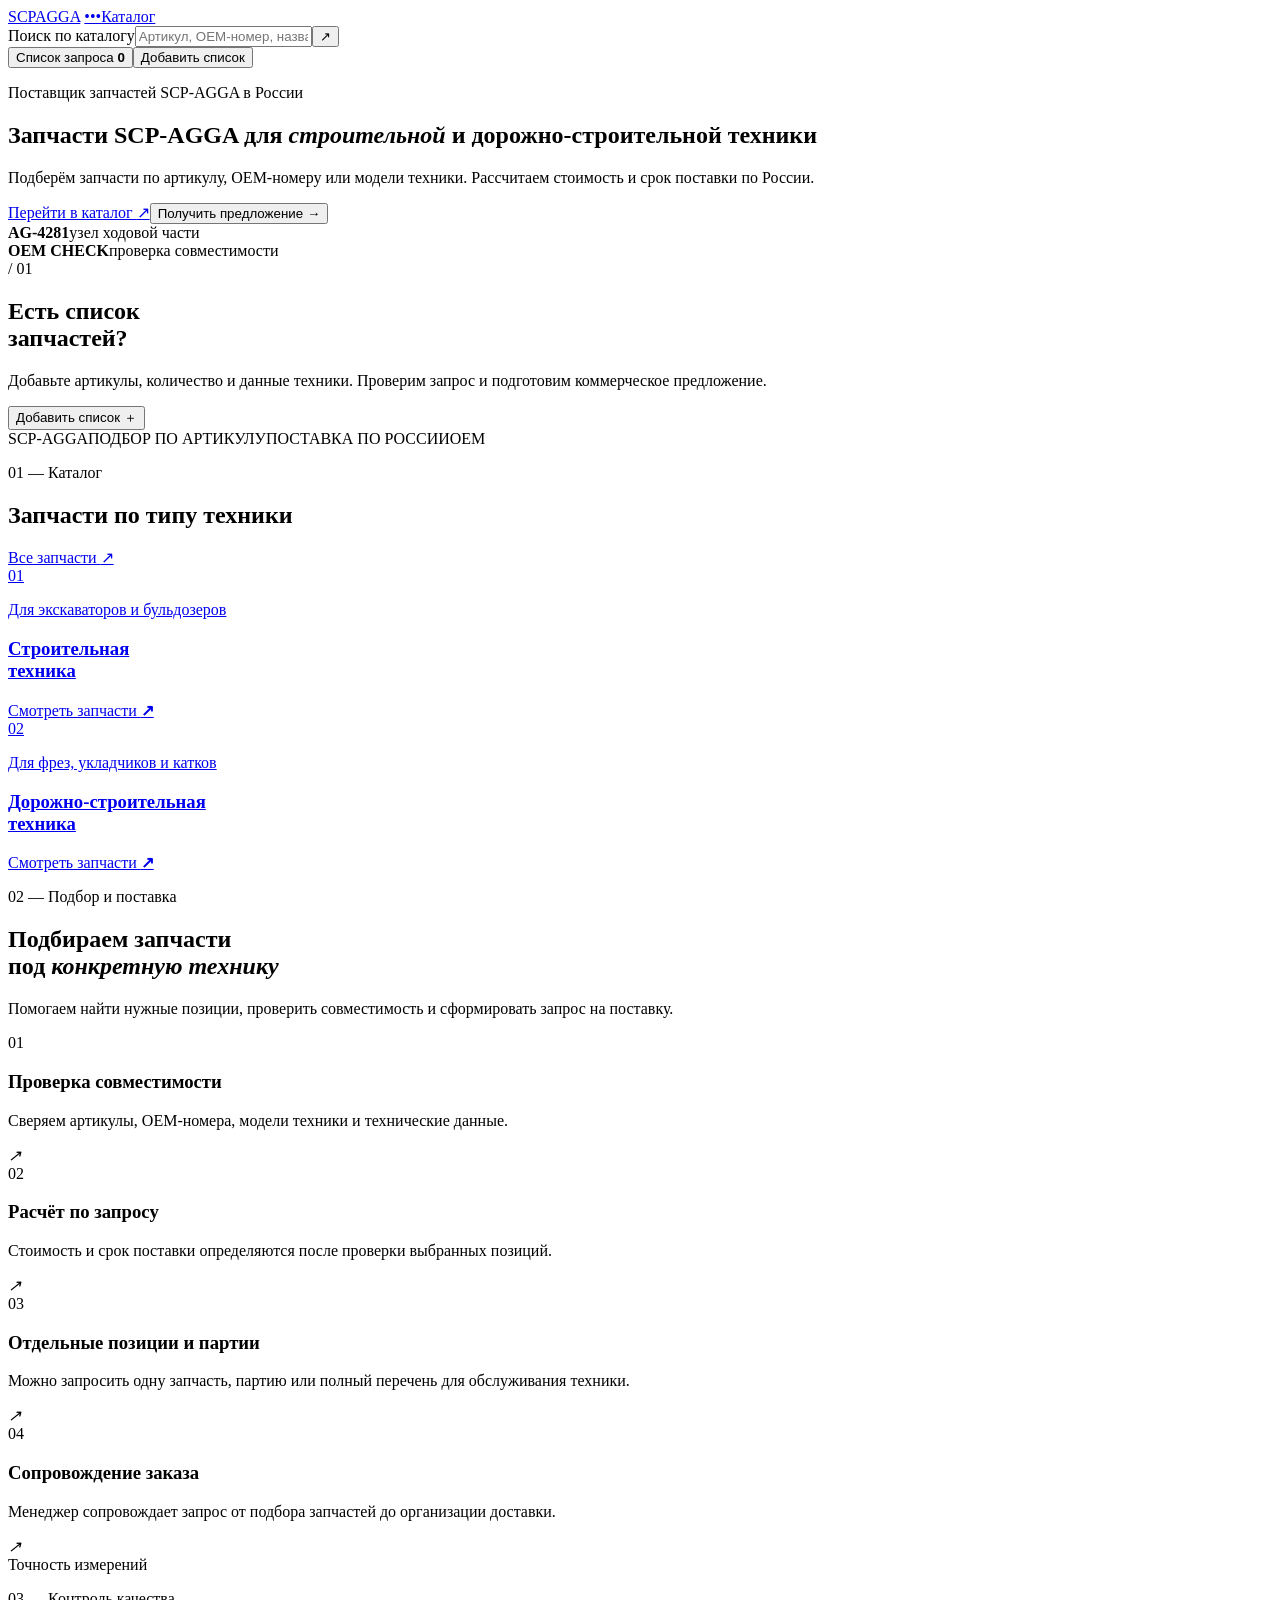
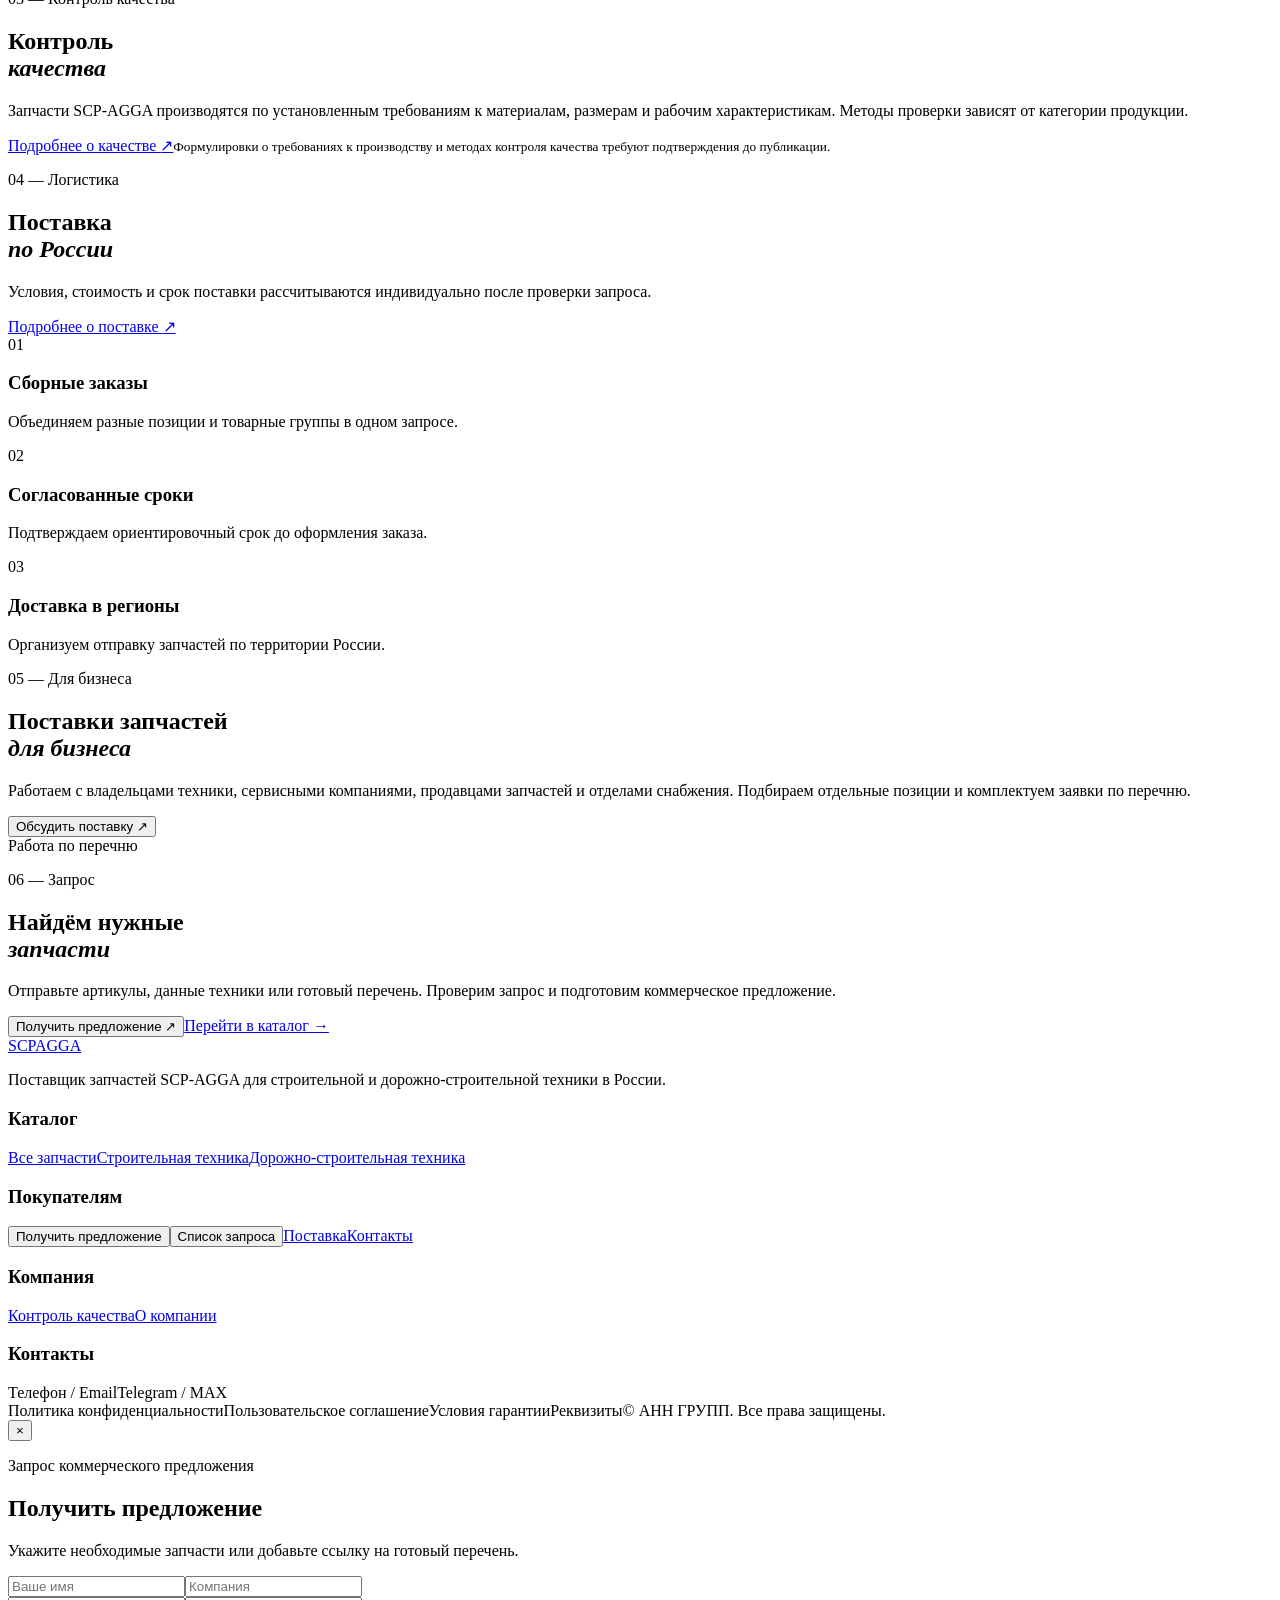
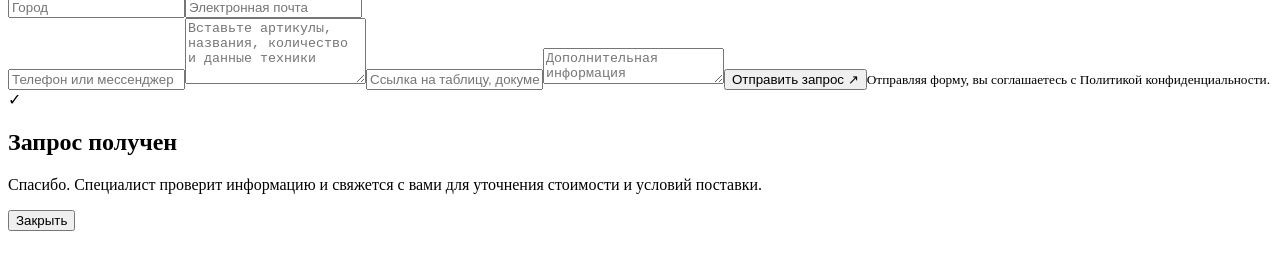
==== index.html @ 8ebe86f1 "Publish index.html" ====
<!doctype html>
<html lang="ru">
<head>
  <meta charset="utf-8">
  <meta name="viewport" content="width=device-width,initial-scale=1">
  <meta name="description" content="Подбор запчастей SCP-AGGA по артикулу, OEM-номеру или модели техники. Запрос коммерческого предложения и поставка по России.">
  <title>SCP-AGGA — запчасти для спецтехники в России</title>
  <link rel="stylesheet" href="styles.css">
  <script src="script.js" defer></script>
</head>
<body>
<main>
  <header class="site-header"><div class="header-main shell">
    <a class="logo" href="#top" aria-label="SCP-AGGA — на главную"><span class="logo-mark">SCP</span><span>AGGA</span></a>
    <a class="catalog-button" href="#catalog"><span class="catalog-icon">•••</span>Каталог</a>
    <form class="search" id="site-search-form" role="search"><label class="sr-only" for="site-search">Поиск по каталогу</label><input id="site-search" placeholder="Артикул, OEM-номер, название запчасти или модель техники"><button aria-label="Найти" type="submit">↗</button></form>
    <button class="request-counter" type="button">Список запроса <b>0</b></button><button class="button button-dark header-request" type="button" data-request>Добавить список</button>
  </div></header>

  <section class="hero" id="top"><div class="hero-grid shell">
    <div class="hero-copy"><p class="eyebrow">Поставщик запчастей SCP-AGGA в России</p><h1>Запчасти SCP-AGGA для <em>строительной</em> и дорожно-строительной техники</h1><p class="hero-text">Подберём запчасти по артикулу, OEM-номеру или модели техники. Рассчитаем стоимость и срок поставки по России.</p><div class="hero-actions"><a class="button button-accent" href="#catalog">Перейти в каталог <span>↗</span></a><button class="text-link" type="button" data-request>Получить предложение <span>→</span></button></div></div>
    <div class="hero-visual" aria-hidden="true"><div class="part-ring ring-one"><i></i></div><div class="part-ring ring-two"><i></i></div><div class="part-label label-one"><b>AG-4281</b><span>узел ходовой части</span></div><div class="part-label label-two"><b>OEM CHECK</b><span>проверка совместимости</span></div><span class="axis axis-x"></span><span class="axis axis-y"></span></div>
    <aside class="list-card"><span class="list-card-number">/ 01</span><h2>Есть список<br>запчастей?</h2><p>Добавьте артикулы, количество и данные техники. Проверим запрос и подготовим коммерческое предложение.</p><button type="button" data-request>Добавить список <span>＋</span></button></aside>
  </div><div class="hero-ticker" aria-hidden="true"><span>SCP-AGGA</span><i></i><span>ПОДБОР ПО АРТИКУЛУ</span><i></i><span>ПОСТАВКА ПО РОССИИ</span><i></i><span>OEM</span></div></section>

  <section class="section catalog-section shell" id="catalog"><div class="section-heading"><div><p class="section-index">01 — Каталог</p><h2>Запчасти по типу техники</h2></div><a class="arrow-link" href="#catalog">Все запчасти <span>↗</span></a></div><div class="machine-grid">
    <a class="machine-card machine-construction" href="#catalog"><span class="machine-number">01</span><div class="machine-copy"><p>Для экскаваторов и бульдозеров</p><h3>Строительная<br>техника</h3><span class="machine-action">Смотреть запчасти <b>↗</b></span></div></a>
    <a class="machine-card machine-road" href="#catalog"><span class="machine-number">02</span><div class="machine-copy"><p>Для фрез, укладчиков и катков</p><h3>Дорожно-строительная<br>техника</h3><span class="machine-action">Смотреть запчасти <b>↗</b></span></div></a>
  </div></section>

  <section class="section benefit-section"><div class="shell split-heading"><div><p class="section-index">02 — Подбор и поставка</p><h2>Подбираем запчасти<br>под <em>конкретную технику</em></h2></div><p>Помогаем найти нужные позиции, проверить совместимость и сформировать запрос на поставку.</p></div><div class="benefit-list shell">
    <article class="benefit-row"><span>01</span><h3>Проверка совместимости</h3><p>Сверяем артикулы, OEM-номера, модели техники и технические данные.</p><i>↗</i></article>
    <article class="benefit-row"><span>02</span><h3>Расчёт по запросу</h3><p>Стоимость и срок поставки определяются после проверки выбранных позиций.</p><i>↗</i></article>
    <article class="benefit-row"><span>03</span><h3>Отдельные позиции и партии</h3><p>Можно запросить одну запчасть, партию или полный перечень для обслуживания техники.</p><i>↗</i></article>
    <article class="benefit-row"><span>04</span><h3>Сопровождение заказа</h3><p>Менеджер сопровождает запрос от подбора запчастей до организации доставки.</p><i>↗</i></article>
  </div></section>

  <section class="quality-section" id="quality"><div class="quality-photo image-panel panel-quality"><span class="photo-tag">Точность измерений</span></div><div class="quality-copy"><p class="section-index light">03 — Контроль качества</p><h2>Контроль<br><em>качества</em></h2><p>Запчасти SCP-AGGA производятся по установленным требованиям к материалам, размерам и рабочим характеристикам. Методы проверки зависят от категории продукции.</p><a class="button button-light" href="#quality">Подробнее о качестве <span>↗</span></a><small>Формулировки о требованиях к производству и методах контроля качества требуют подтверждения до публикации.</small></div></section>

  <section class="section delivery-section shell" id="delivery"><div class="delivery-title"><p class="section-index">04 — Логистика</p><h2>Поставка<br><em>по России</em></h2><p>Условия, стоимость и срок поставки рассчитываются индивидуально после проверки запроса.</p><a class="arrow-link" href="#delivery">Подробнее о поставке <span>↗</span></a></div><div class="delivery-list">
    <article><span>01</span><div><h3>Сборные заказы</h3><p>Объединяем разные позиции и товарные группы в одном запросе.</p></div></article><article><span>02</span><div><h3>Согласованные сроки</h3><p>Подтверждаем ориентировочный срок до оформления заказа.</p></div></article><article><span>03</span><div><h3>Доставка в регионы</h3><p>Организуем отправку запчастей по территории России.</p></div></article>
  </div></section>

  <section class="business-section"><div class="business-copy"><p class="section-index">05 — Для бизнеса</p><h2>Поставки запчастей<br><em>для бизнеса</em></h2><p>Работаем с владельцами техники, сервисными компаниями, продавцами запчастей и отделами снабжения. Подбираем отдельные позиции и комплектуем заявки по перечню.</p><button class="button button-dark" type="button" data-request>Обсудить поставку <span>↗</span></button></div><div class="business-photo image-panel panel-business"><span class="photo-tag">Работа по перечню</span></div></section>

  <section class="final-cta"><div class="shell final-grid"><p class="section-index light">06 — Запрос</p><div><h2>Найдём нужные<br><em>запчасти</em></h2><p>Отправьте артикулы, данные техники или готовый перечень. Проверим запрос и подготовим коммерческое предложение.</p></div><div class="final-actions"><button class="button button-accent" type="button" data-request>Получить предложение <span>↗</span></button><a class="button button-outline" href="#catalog">Перейти в каталог <span>→</span></a></div></div></section>

  <footer id="contacts"><div class="footer-main shell"><div class="footer-brand"><a class="logo logo-light" href="#top"><span class="logo-mark">SCP</span><span>AGGA</span></a><p>Поставщик запчастей SCP-AGGA для строительной и дорожно-строительной техники в России.</p></div><div><h3>Каталог</h3><a href="#catalog">Все запчасти</a><a href="#catalog">Строительная техника</a><a href="#catalog">Дорожно-строительная техника</a></div><div><h3>Покупателям</h3><button type="button" data-request>Получить предложение</button><button type="button" data-request>Список запроса</button><a href="#delivery">Поставка</a><a href="#contacts">Контакты</a></div><div><h3>Компания</h3><a href="#quality">Контроль качества</a><a href="#contacts">О компании</a><h3 class="contact-title">Контакты</h3><span>Телефон / Email</span><span>Telegram / MAX</span></div></div><div class="footer-bottom shell"><span>Политика конфиденциальности</span><span>Пользовательское соглашение</span><span>Условия гарантии</span><span>Реквизиты</span><span>© АНН ГРУПП. Все права защищены.</span></div></footer>

  <div class="modal-backdrop hidden" id="request-modal" role="presentation"><section class="modal" role="dialog" aria-modal="true" aria-labelledby="modal-title"><button class="modal-close" id="modal-close" type="button" aria-label="Закрыть">×</button>
    <div id="request-content"><p class="section-index">Запрос коммерческого предложения</p><h2 id="modal-title">Получить предложение</h2><p class="modal-intro">Укажите необходимые запчасти или добавьте ссылку на готовый перечень.</p><form id="request-form"><div class="field-pair"><input required placeholder="Ваше имя" aria-label="Ваше имя"><input placeholder="Компания" aria-label="Компания"></div><div class="field-pair"><input placeholder="Город" aria-label="Город"><input required type="email" placeholder="Электронная почта" aria-label="Электронная почта"></div><input required placeholder="Телефон или мессенджер" aria-label="Телефон или мессенджер"><textarea required placeholder="Вставьте артикулы, названия, количество и данные техники" aria-label="Список запчастей" rows="4"></textarea><input type="url" placeholder="Ссылка на таблицу, документ или общую папку" aria-label="Ссылка на перечень"><textarea placeholder="Дополнительная информация" aria-label="Дополнительная информация" rows="2"></textarea><button class="button button-accent submit-button" type="submit">Отправить запрос <span>↗</span></button><small>Отправляя форму, вы соглашаетесь с Политикой конфиденциальности.</small></form></div>
    <div class="success hidden" id="success-content"><span>✓</span><h2>Запрос получен</h2><p>Спасибо. Специалист проверит информацию и свяжется с вами для уточнения стоимости и условий поставки.</p><button class="button button-dark" id="success-close" type="button">Закрыть</button></div>
  </section></div>
</main>
</body>
</html>
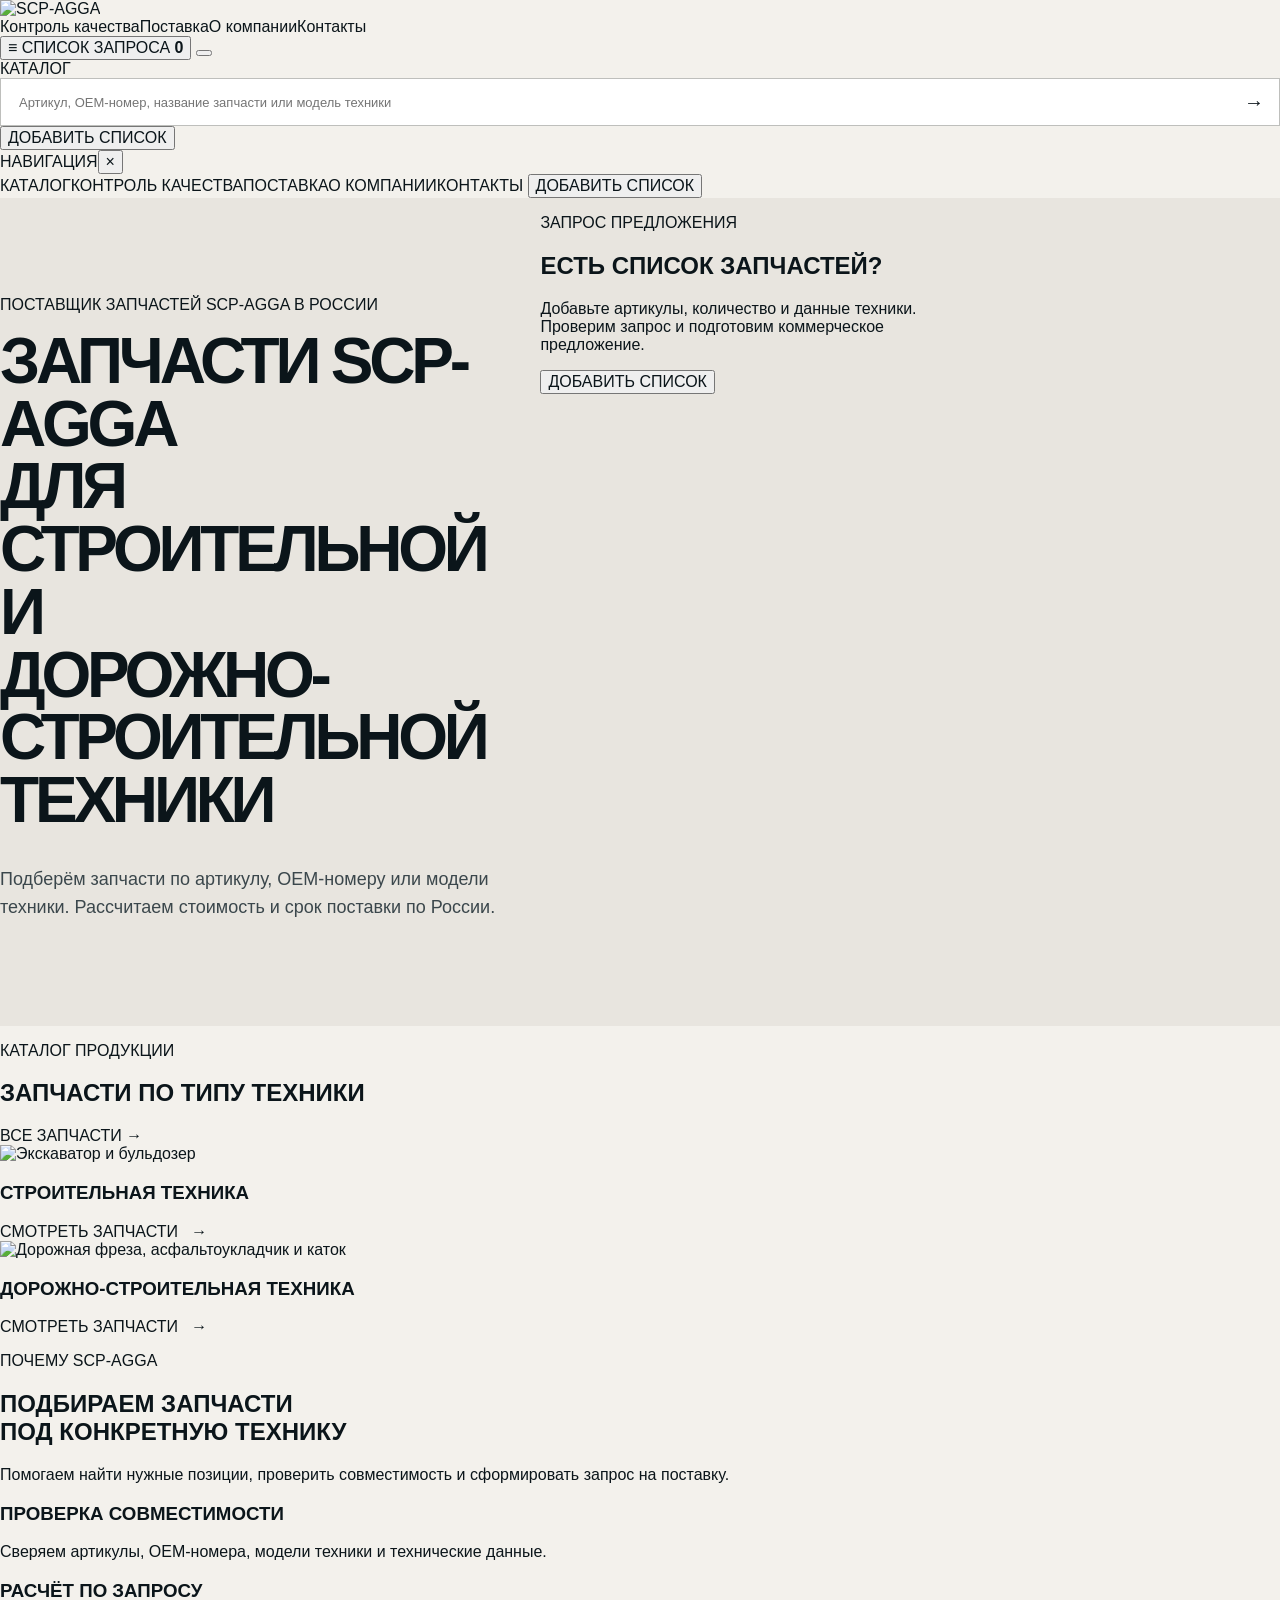
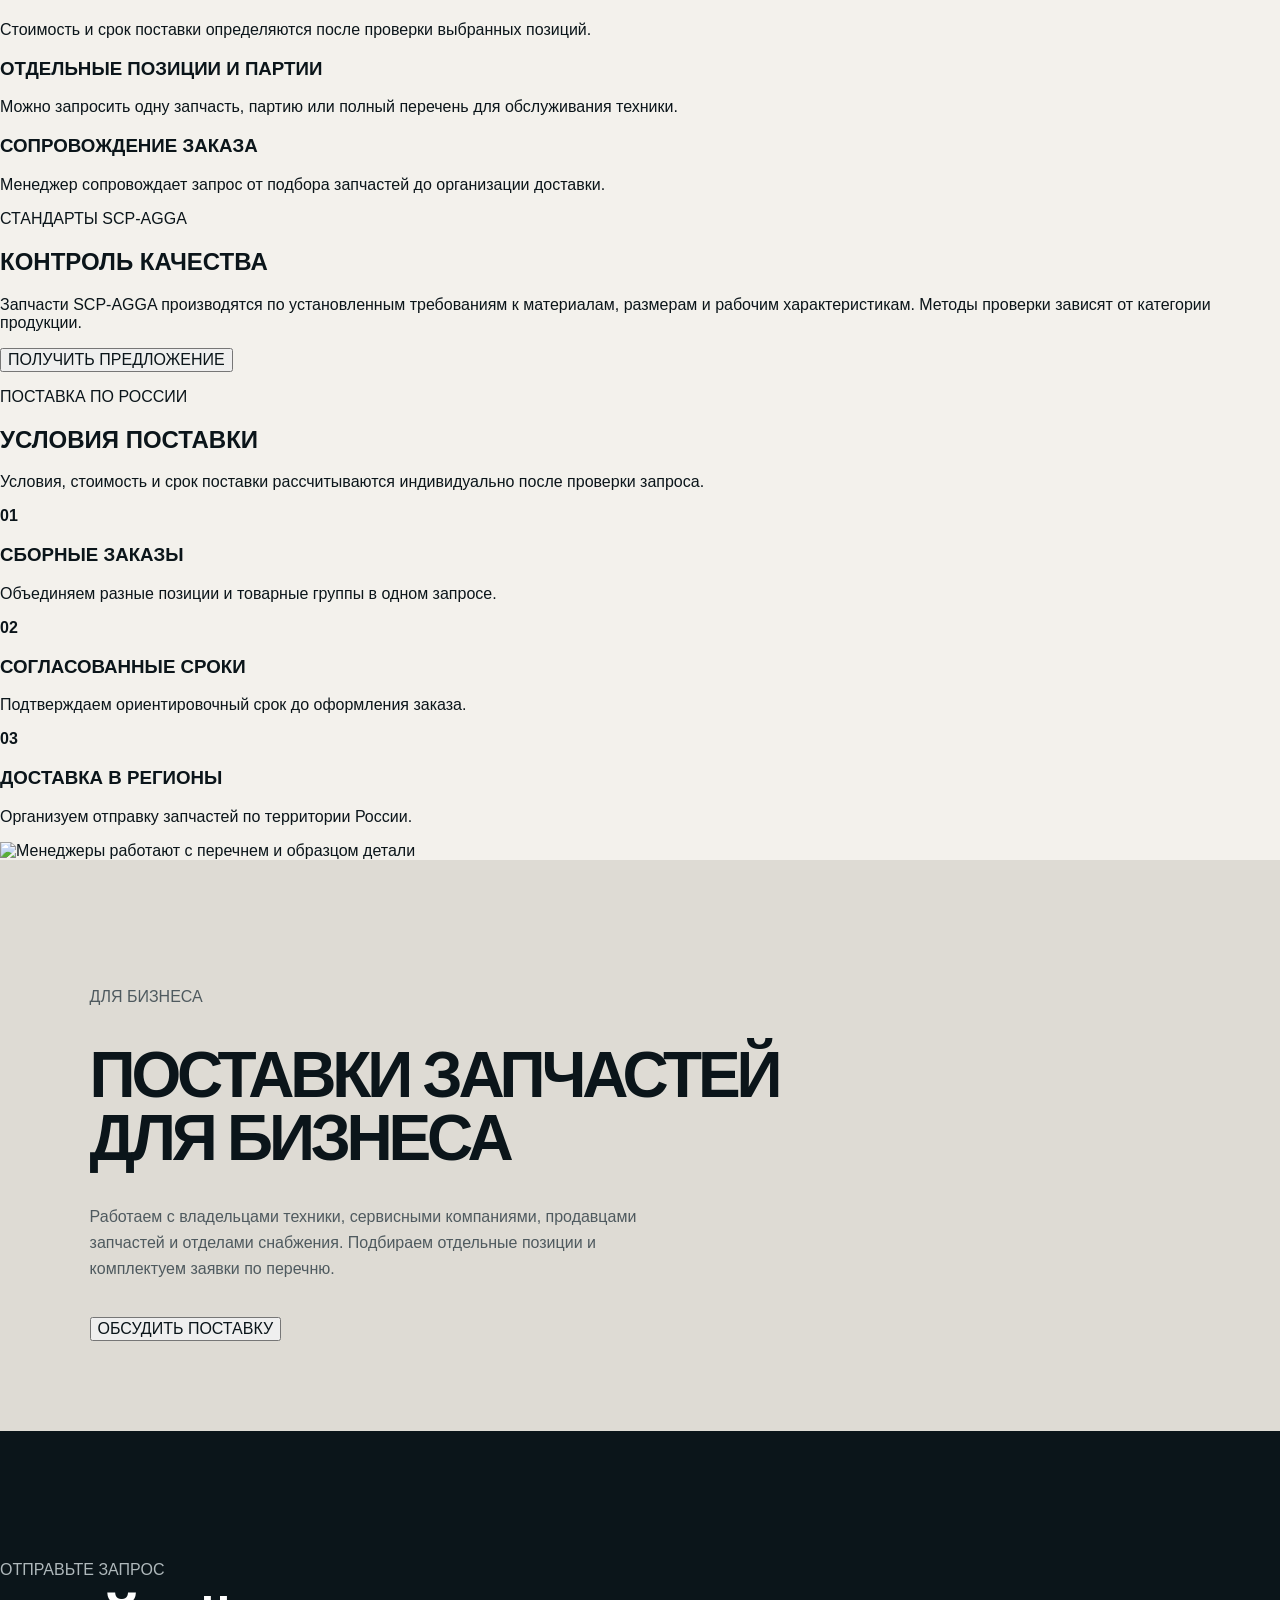
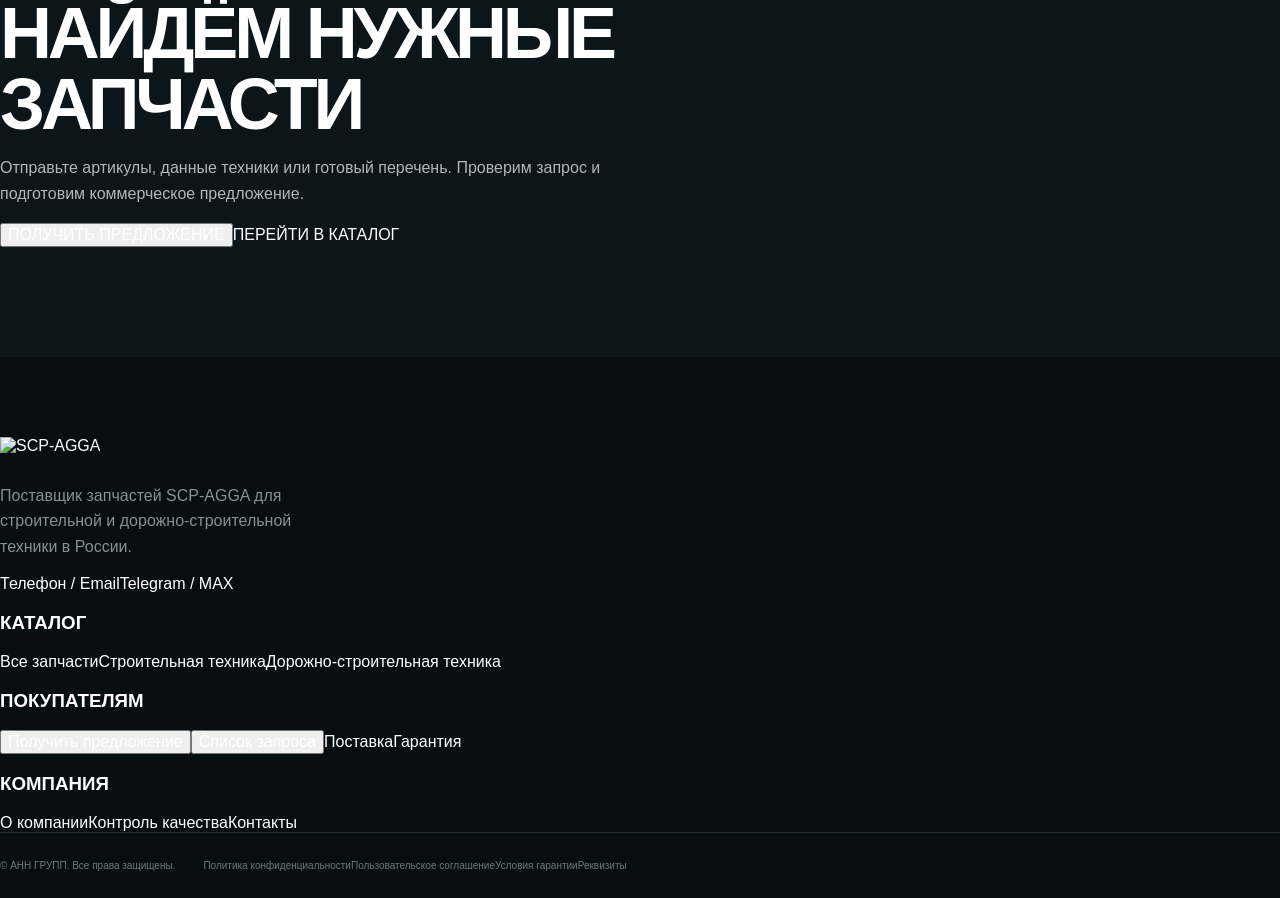
==== commit 0eb3bed2: "Update Russian design: index.html" ====
--- a/index.html
+++ b/index.html
@@ -3,54 +3,113 @@
 <head>
   <meta charset="utf-8">
   <meta name="viewport" content="width=device-width,initial-scale=1">
-  <meta name="description" content="Подбор запчастей SCP-AGGA по артикулу, OEM-номеру или модели техники. Запрос коммерческого предложения и поставка по России.">
+  <meta name="description" content="Запчасти SCP-AGGA для строительной и дорожно-строительной техники. Подбор по артикулу, OEM-номеру или модели техники.">
   <title>SCP-AGGA — запчасти для спецтехники в России</title>
   <link rel="stylesheet" href="styles.css">
   <script src="script.js" defer></script>
 </head>
 <body>
-<main>
-  <header class="site-header"><div class="header-main shell">
-    <a class="logo" href="#top" aria-label="SCP-AGGA — на главную"><span class="logo-mark">SCP</span><span>AGGA</span></a>
-    <a class="catalog-button" href="#catalog"><span class="catalog-icon">•••</span>Каталог</a>
-    <form class="search" id="site-search-form" role="search"><label class="sr-only" for="site-search">Поиск по каталогу</label><input id="site-search" placeholder="Артикул, OEM-номер, название запчасти или модель техники"><button aria-label="Найти" type="submit">↗</button></form>
-    <button class="request-counter" type="button">Список запроса <b>0</b></button><button class="button button-dark header-request" type="button" data-request>Добавить список</button>
-  </div></header>
+  <header class="header" id="top">
+    <div class="nav container">
+      <a href="#top" class="brand" aria-label="SCP-AGGA — на главную"><img src="public/ref/xref-38.jpeg" alt="SCP-AGGA"></a>
+      <nav class="desktop-nav" aria-label="Основная навигация">
+        <a href="#quality">Контроль качества</a><a href="#delivery">Поставка</a><a href="#business">О компании</a><a href="#contacts">Контакты</a>
+      </nav>
+      <button class="quote-list" type="button" aria-label="Открыть список запроса"><span class="list-icon">≡</span> СПИСОК ЗАПРОСА <b>0</b></button>
+      <button class="menu-toggle" type="button" aria-label="Открыть меню"><span></span><span></span><span></span></button>
+    </div>
+    <div class="search-bar">
+      <div class="search-inner container">
+        <a class="btn btn-orange catalog-btn" href="#catalog">КАТАЛОГ</a>
+        <form class="search" id="search-form" role="search"><label class="sr-only" for="catalog-search">Поиск по каталогу</label><span aria-hidden="true"></span><input id="catalog-search" placeholder="Артикул, OEM-номер, название запчасти или модель техники"><button type="submit" aria-label="Найти">→</button></form>
+        <button class="btn btn-orange add-list" type="button" data-request>ДОБАВИТЬ СПИСОК</button>
+      </div>
+    </div>
+    <div class="mobile-menu" aria-hidden="true">
+      <div class="mobile-menu-head"><span>НАВИГАЦИЯ</span><button type="button" aria-label="Закрыть меню">×</button></div>
+      <a href="#catalog">КАТАЛОГ</a><a href="#quality">КОНТРОЛЬ КАЧЕСТВА</a><a href="#delivery">ПОСТАВКА</a><a href="#business">О КОМПАНИИ</a><a href="#contacts">КОНТАКТЫ</a>
+      <button class="btn btn-orange" type="button" data-request>ДОБАВИТЬ СПИСОК</button>
+    </div>
+  </header>
 
-  <section class="hero" id="top"><div class="hero-grid shell">
-    <div class="hero-copy"><p class="eyebrow">Поставщик запчастей SCP-AGGA в России</p><h1>Запчасти SCP-AGGA для <em>строительной</em> и дорожно-строительной техники</h1><p class="hero-text">Подберём запчасти по артикулу, OEM-номеру или модели техники. Рассчитаем стоимость и срок поставки по России.</p><div class="hero-actions"><a class="button button-accent" href="#catalog">Перейти в каталог <span>↗</span></a><button class="text-link" type="button" data-request>Получить предложение <span>→</span></button></div></div>
-    <div class="hero-visual" aria-hidden="true"><div class="part-ring ring-one"><i></i></div><div class="part-ring ring-two"><i></i></div><div class="part-label label-one"><b>AG-4281</b><span>узел ходовой части</span></div><div class="part-label label-two"><b>OEM CHECK</b><span>проверка совместимости</span></div><span class="axis axis-x"></span><span class="axis axis-y"></span></div>
-    <aside class="list-card"><span class="list-card-number">/ 01</span><h2>Есть список<br>запчастей?</h2><p>Добавьте артикулы, количество и данные техники. Проверим запрос и подготовим коммерческое предложение.</p><button type="button" data-request>Добавить список <span>＋</span></button></aside>
-  </div><div class="hero-ticker" aria-hidden="true"><span>SCP-AGGA</span><i></i><span>ПОДБОР ПО АРТИКУЛУ</span><i></i><span>ПОСТАВКА ПО РОССИИ</span><i></i><span>OEM</span></div></section>
+  <main>
+    <section class="hero">
+      <div class="container hero-grid">
+        <div class="hero-copy">
+          <p class="kicker kicker-light">ПОСТАВЩИК ЗАПЧАСТЕЙ SCP-AGGA В РОССИИ</p>
+          <h1>ЗАПЧАСТИ SCP-AGGA<br>ДЛЯ <span>СТРОИТЕЛЬНОЙ И</span><br>ДОРОЖНО-СТРОИТЕЛЬНОЙ ТЕХНИКИ</h1>
+          <p class="hero-text">Подберём запчасти по артикулу, OEM-номеру или модели техники. Рассчитаем стоимость и срок поставки по России.</p>
+        </div>
+        <aside class="hero-request">
+          <p class="kicker kicker-light">ЗАПРОС ПРЕДЛОЖЕНИЯ</p>
+          <h2>ЕСТЬ <span>СПИСОК ЗАПЧАСТЕЙ?</span></h2>
+          <p>Добавьте артикулы, количество и данные техники. Проверим запрос и подготовим коммерческое предложение.</p>
+          <button class="btn btn-orange" type="button" data-request>ДОБАВИТЬ СПИСОК</button>
+        </aside>
+      </div>
+    </section>
 
-  <section class="section catalog-section shell" id="catalog"><div class="section-heading"><div><p class="section-index">01 — Каталог</p><h2>Запчасти по типу техники</h2></div><a class="arrow-link" href="#catalog">Все запчасти <span>↗</span></a></div><div class="machine-grid">
-    <a class="machine-card machine-construction" href="#catalog"><span class="machine-number">01</span><div class="machine-copy"><p>Для экскаваторов и бульдозеров</p><h3>Строительная<br>техника</h3><span class="machine-action">Смотреть запчасти <b>↗</b></span></div></a>
-    <a class="machine-card machine-road" href="#catalog"><span class="machine-number">02</span><div class="machine-copy"><p>Для фрез, укладчиков и катков</p><h3>Дорожно-строительная<br>техника</h3><span class="machine-action">Смотреть запчасти <b>↗</b></span></div></a>
-  </div></section>
+    <section class="equipment section-soft" id="catalog">
+      <div class="container">
+        <div class="section-head"><div><p class="kicker">КАТАЛОГ ПРОДУКЦИИ</p><h2>ЗАПЧАСТИ ПО ТИПУ ТЕХНИКИ</h2></div><a class="orange-link" href="#catalog">ВСЕ ЗАПЧАСТИ <span>→</span></a></div>
+        <div class="equipment-grid">
+          <a class="equipment-card" href="#catalog"><img src="public/ref/xref-28.jpeg" alt="Экскаватор и бульдозер"><div><h3>СТРОИТЕЛЬНАЯ ТЕХНИКА</h3><span>СМОТРЕТЬ ЗАПЧАСТИ&nbsp;&nbsp; →</span></div></a>
+          <a class="equipment-card" href="#catalog"><img src="public/ref/xref-42.jpeg" alt="Дорожная фреза, асфальтоукладчик и каток"><div><h3>ДОРОЖНО-СТРОИТЕЛЬНАЯ ТЕХНИКА</h3><span>СМОТРЕТЬ ЗАПЧАСТИ&nbsp;&nbsp; →</span></div></a>
+        </div>
+      </div>
+    </section>
 
-  <section class="section benefit-section"><div class="shell split-heading"><div><p class="section-index">02 — Подбор и поставка</p><h2>Подбираем запчасти<br>под <em>конкретную технику</em></h2></div><p>Помогаем найти нужные позиции, проверить совместимость и сформировать запрос на поставку.</p></div><div class="benefit-list shell">
-    <article class="benefit-row"><span>01</span><h3>Проверка совместимости</h3><p>Сверяем артикулы, OEM-номера, модели техники и технические данные.</p><i>↗</i></article>
-    <article class="benefit-row"><span>02</span><h3>Расчёт по запросу</h3><p>Стоимость и срок поставки определяются после проверки выбранных позиций.</p><i>↗</i></article>
-    <article class="benefit-row"><span>03</span><h3>Отдельные позиции и партии</h3><p>Можно запросить одну запчасть, партию или полный перечень для обслуживания техники.</p><i>↗</i></article>
-    <article class="benefit-row"><span>04</span><h3>Сопровождение заказа</h3><p>Менеджер сопровождает запрос от подбора запчастей до организации доставки.</p><i>↗</i></article>
-  </div></section>
+    <section class="why section-white">
+      <div class="container why-grid">
+        <div class="why-intro"><p class="kicker">ПОЧЕМУ SCP-AGGA</p><h2>ПОДБИРАЕМ ЗАПЧАСТИ<br><span>ПОД КОНКРЕТНУЮ ТЕХНИКУ</span></h2><p>Помогаем найти нужные позиции, проверить совместимость и сформировать запрос на поставку.</p></div>
+        <div class="feature-grid">
+          <article><h3>ПРОВЕРКА СОВМЕСТИМОСТИ</h3><p>Сверяем артикулы, OEM-номера, модели техники и технические данные.</p></article>
+          <article><h3>РАСЧЁТ ПО ЗАПРОСУ</h3><p>Стоимость и срок поставки определяются после проверки выбранных позиций.</p></article>
+          <article><h3>ОТДЕЛЬНЫЕ ПОЗИЦИИ И ПАРТИИ</h3><p>Можно запросить одну запчасть, партию или полный перечень для обслуживания техники.</p></article>
+          <article><h3>СОПРОВОЖДЕНИЕ ЗАКАЗА</h3><p>Менеджер сопровождает запрос от подбора запчастей до организации доставки.</p></article>
+        </div>
+      </div>
+    </section>
 
-  <section class="quality-section" id="quality"><div class="quality-photo image-panel panel-quality"><span class="photo-tag">Точность измерений</span></div><div class="quality-copy"><p class="section-index light">03 — Контроль качества</p><h2>Контроль<br><em>качества</em></h2><p>Запчасти SCP-AGGA производятся по установленным требованиям к материалам, размерам и рабочим характеристикам. Методы проверки зависят от категории продукции.</p><a class="button button-light" href="#quality">Подробнее о качестве <span>↗</span></a><small>Формулировки о требованиях к производству и методах контроля качества требуют подтверждения до публикации.</small></div></section>
+    <section class="quality" id="quality">
+      <div class="container quality-content"><p class="kicker kicker-light">СТАНДАРТЫ SCP-AGGA</p><h2>КОНТРОЛЬ <span>КАЧЕСТВА</span></h2><p>Запчасти SCP-AGGA производятся по установленным требованиям к материалам, размерам и рабочим характеристикам. Методы проверки зависят от категории продукции.</p><button class="btn btn-orange" type="button" data-request>ПОЛУЧИТЬ ПРЕДЛОЖЕНИЕ</button></div>
+    </section>
 
-  <section class="section delivery-section shell" id="delivery"><div class="delivery-title"><p class="section-index">04 — Логистика</p><h2>Поставка<br><em>по России</em></h2><p>Условия, стоимость и срок поставки рассчитываются индивидуально после проверки запроса.</p><a class="arrow-link" href="#delivery">Подробнее о поставке <span>↗</span></a></div><div class="delivery-list">
-    <article><span>01</span><div><h3>Сборные заказы</h3><p>Объединяем разные позиции и товарные группы в одном запросе.</p></div></article><article><span>02</span><div><h3>Согласованные сроки</h3><p>Подтверждаем ориентировочный срок до оформления заказа.</p></div></article><article><span>03</span><div><h3>Доставка в регионы</h3><p>Организуем отправку запчастей по территории России.</p></div></article>
-  </div></section>
+    <section class="delivery section-white" id="delivery">
+      <div class="container"><div class="delivery-head"><p class="kicker">ПОСТАВКА ПО РОССИИ</p><h2>УСЛОВИЯ ПОСТАВКИ</h2><p>Условия, стоимость и срок поставки рассчитываются индивидуально после проверки запроса.</p></div>
+        <div class="delivery-grid">
+          <article><b>01</b><h3>СБОРНЫЕ ЗАКАЗЫ</h3><p>Объединяем разные позиции и товарные группы в одном запросе.</p></article>
+          <article><b>02</b><h3>СОГЛАСОВАННЫЕ СРОКИ</h3><p>Подтверждаем ориентировочный срок до оформления заказа.</p></article>
+          <article><b>03</b><h3>ДОСТАВКА В РЕГИОНЫ</h3><p>Организуем отправку запчастей по территории России.</p></article>
+        </div>
+      </div>
+    </section>
 
-  <section class="business-section"><div class="business-copy"><p class="section-index">05 — Для бизнеса</p><h2>Поставки запчастей<br><em>для бизнеса</em></h2><p>Работаем с владельцами техники, сервисными компаниями, продавцами запчастей и отделами снабжения. Подбираем отдельные позиции и комплектуем заявки по перечню.</p><button class="button button-dark" type="button" data-request>Обсудить поставку <span>↗</span></button></div><div class="business-photo image-panel panel-business"><span class="photo-tag">Работа по перечню</span></div></section>
+    <section class="business section-gray" id="business">
+      <div class="container business-grid"><img src="public/ref/xref-12.jpeg" alt="Менеджеры работают с перечнем и образцом детали"><div class="business-copy"><p class="kicker">ДЛЯ БИЗНЕСА</p><h2>ПОСТАВКИ ЗАПЧАСТЕЙ<br><span>ДЛЯ БИЗНЕСА</span></h2><p>Работаем с владельцами техники, сервисными компаниями, продавцами запчастей и отделами снабжения. Подбираем отдельные позиции и комплектуем заявки по перечню.</p><button class="btn btn-orange" type="button" data-request>ОБСУДИТЬ ПОСТАВКУ</button></div></div>
+    </section>
 
-  <section class="final-cta"><div class="shell final-grid"><p class="section-index light">06 — Запрос</p><div><h2>Найдём нужные<br><em>запчасти</em></h2><p>Отправьте артикулы, данные техники или готовый перечень. Проверим запрос и подготовим коммерческое предложение.</p></div><div class="final-actions"><button class="button button-accent" type="button" data-request>Получить предложение <span>↗</span></button><a class="button button-outline" href="#catalog">Перейти в каталог <span>→</span></a></div></div></section>
+    <section class="final-cta section-white"><div class="container final-inner"><p class="kicker">ОТПРАВЬТЕ ЗАПРОС</p><h2>НАЙДЁМ НУЖНЫЕ<br><span>ЗАПЧАСТИ</span></h2><p>Отправьте артикулы, данные техники или готовый перечень. Проверим запрос и подготовим коммерческое предложение.</p><div><button class="btn btn-orange" type="button" data-request>ПОЛУЧИТЬ ПРЕДЛОЖЕНИЕ</button><a class="btn btn-outline" href="#catalog">ПЕРЕЙТИ В КАТАЛОГ</a></div></div></section>
+  </main>
 
-  <footer id="contacts"><div class="footer-main shell"><div class="footer-brand"><a class="logo logo-light" href="#top"><span class="logo-mark">SCP</span><span>AGGA</span></a><p>Поставщик запчастей SCP-AGGA для строительной и дорожно-строительной техники в России.</p></div><div><h3>Каталог</h3><a href="#catalog">Все запчасти</a><a href="#catalog">Строительная техника</a><a href="#catalog">Дорожно-строительная техника</a></div><div><h3>Покупателям</h3><button type="button" data-request>Получить предложение</button><button type="button" data-request>Список запроса</button><a href="#delivery">Поставка</a><a href="#contacts">Контакты</a></div><div><h3>Компания</h3><a href="#quality">Контроль качества</a><a href="#contacts">О компании</a><h3 class="contact-title">Контакты</h3><span>Телефон / Email</span><span>Telegram / MAX</span></div></div><div class="footer-bottom shell"><span>Политика конфиденциальности</span><span>Пользовательское соглашение</span><span>Условия гарантии</span><span>Реквизиты</span><span>© АНН ГРУПП. Все права защищены.</span></div></footer>
+  <footer id="contacts">
+    <div class="container footer-grid">
+      <div class="footer-brand"><img src="public/ref/xref-38.jpeg" alt="SCP-AGGA"><p>Поставщик запчастей SCP-AGGA для строительной и дорожно-строительной техники в России.</p><span>Телефон / Email</span><span>Telegram / MAX</span></div>
+      <div><h3>КАТАЛОГ</h3><a href="#catalog">Все запчасти</a><a href="#catalog">Строительная техника</a><a href="#catalog">Дорожно-строительная техника</a></div>
+      <div><h3>ПОКУПАТЕЛЯМ</h3><button type="button" data-request>Получить предложение</button><button type="button" data-request>Список запроса</button><a href="#delivery">Поставка</a><a href="#contacts">Гарантия</a></div>
+      <div><h3>КОМПАНИЯ</h3><a href="#business">О компании</a><a href="#quality">Контроль качества</a><a href="#contacts">Контакты</a></div>
+    </div>
+    <div class="container footer-bottom"><span>© АНН ГРУПП. Все права защищены.</span><div><a href="#contacts">Политика конфиденциальности</a><a href="#contacts">Пользовательское соглашение</a><a href="#contacts">Условия гарантии</a><a href="#contacts">Реквизиты</a></div></div>
+  </footer>
 
-  <div class="modal-backdrop hidden" id="request-modal" role="presentation"><section class="modal" role="dialog" aria-modal="true" aria-labelledby="modal-title"><button class="modal-close" id="modal-close" type="button" aria-label="Закрыть">×</button>
-    <div id="request-content"><p class="section-index">Запрос коммерческого предложения</p><h2 id="modal-title">Получить предложение</h2><p class="modal-intro">Укажите необходимые запчасти или добавьте ссылку на готовый перечень.</p><form id="request-form"><div class="field-pair"><input required placeholder="Ваше имя" aria-label="Ваше имя"><input placeholder="Компания" aria-label="Компания"></div><div class="field-pair"><input placeholder="Город" aria-label="Город"><input required type="email" placeholder="Электронная почта" aria-label="Электронная почта"></div><input required placeholder="Телефон или мессенджер" aria-label="Телефон или мессенджер"><textarea required placeholder="Вставьте артикулы, названия, количество и данные техники" aria-label="Список запчастей" rows="4"></textarea><input type="url" placeholder="Ссылка на таблицу, документ или общую папку" aria-label="Ссылка на перечень"><textarea placeholder="Дополнительная информация" aria-label="Дополнительная информация" rows="2"></textarea><button class="button button-accent submit-button" type="submit">Отправить запрос <span>↗</span></button><small>Отправляя форму, вы соглашаетесь с Политикой конфиденциальности.</small></form></div>
-    <div class="success hidden" id="success-content"><span>✓</span><h2>Запрос получен</h2><p>Спасибо. Специалист проверит информацию и свяжется с вами для уточнения стоимости и условий поставки.</p><button class="button button-dark" id="success-close" type="button">Закрыть</button></div>
-  </section></div>
-</main>
+  <div class="modal-backdrop hidden" id="request-modal" role="presentation">
+    <section class="modal" role="dialog" aria-modal="true" aria-labelledby="modal-title">
+      <button class="modal-close" id="modal-close" type="button" aria-label="Закрыть">×</button>
+      <div id="request-content"><h2 id="modal-title">ПОЛУЧИТЬ ПРЕДЛОЖЕНИЕ</h2><p class="modal-intro">Укажите необходимые запчасти или добавьте ссылку на готовый перечень.</p>
+        <form id="request-form"><div class="form-grid"><label><span>ВАШЕ ИМЯ</span><input required placeholder="Иван"></label><label><span>КОМПАНИЯ</span><input placeholder="Название компании"></label><label><span>ГОРОД</span><input placeholder="Москва"></label><label><span>ЭЛЕКТРОННАЯ ПОЧТА</span><input type="email" required placeholder="example@mail.ru"></label></div><label><span>ТЕЛЕФОН ИЛИ МЕССЕНДЖЕР</span><input required placeholder="+7 (___) ___-__-__"></label><label><span>СПИСОК ЗАПЧАСТЕЙ</span><textarea required rows="4" placeholder="Вставьте артикулы, названия, количество и данные техники"></textarea></label><label><span>ССЫЛКА НА ПЕРЕЧЕНЬ</span><input type="url" placeholder="Ссылка на таблицу, документ или общую папку"></label><label><span>ДОПОЛНИТЕЛЬНАЯ ИНФОРМАЦИЯ</span><textarea rows="2" placeholder="Комментарий"></textarea></label><button class="btn btn-orange submit-btn" type="submit">ОТПРАВИТЬ ЗАПРОС</button><small>Отправляя форму, вы соглашаетесь с Политикой конфиденциальности.</small></form>
+      </div>
+      <div class="success hidden" id="success-content"><div class="success-icon">✓</div><p class="kicker">ЗАПРОС ПОЛУЧЕН</p><h2>СПАСИБО ЗА ВАШ ЗАПРОС</h2><p>Специалист проверит информацию и свяжется с вами для уточнения стоимости и условий поставки.</p><button class="btn btn-orange" id="success-close" type="button">ВЕРНУТЬСЯ НА САЙТ</button></div>
+    </section>
+  </div>
 </body>
 </html>
--- a/styles.css
+++ b/styles.css
@@ -0,0 +1,4 @@
+@import url("./app/globals.css");
+.hidden{display:none!important}
+.machine-card{background-image:linear-gradient(0deg,rgba(3,10,13,.86),rgba(3,10,13,.05) 65%),url('./industry-grid.png')}
+.image-panel{background-image:url('./industry-grid.png')}
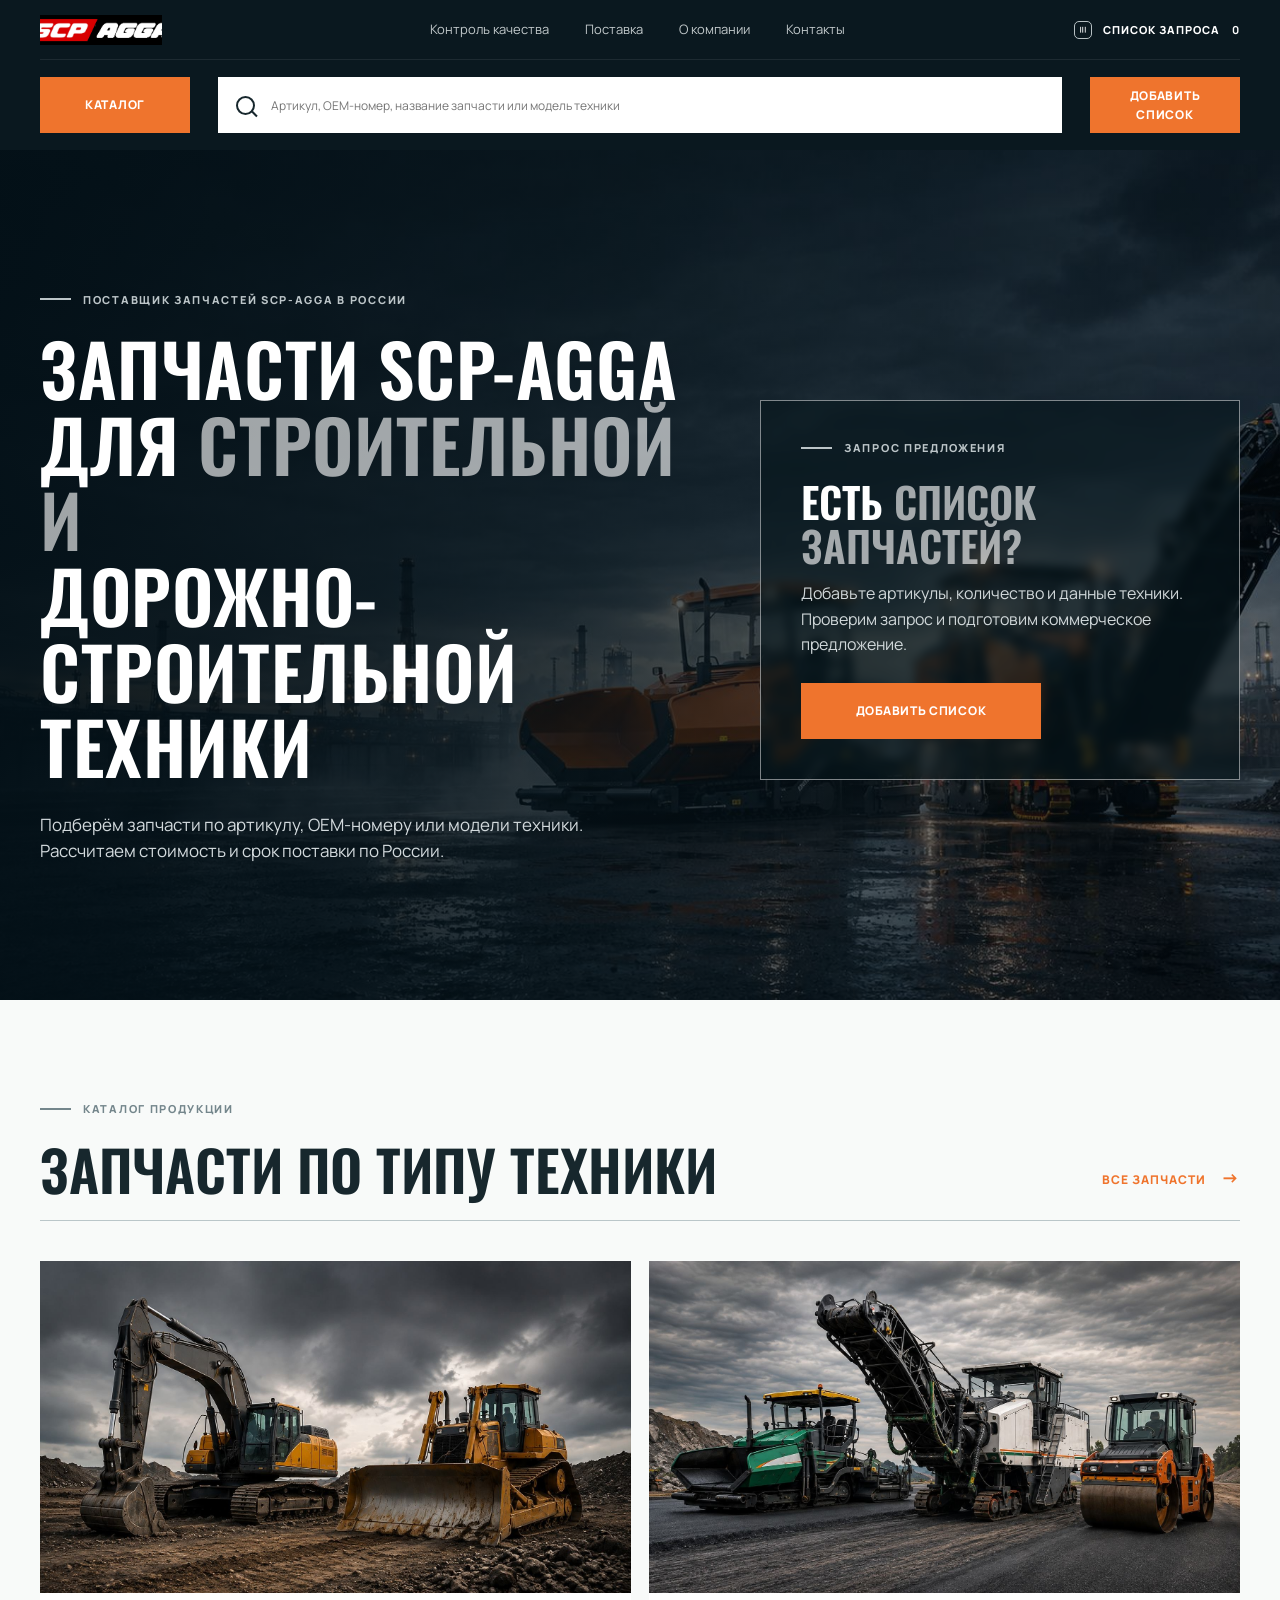
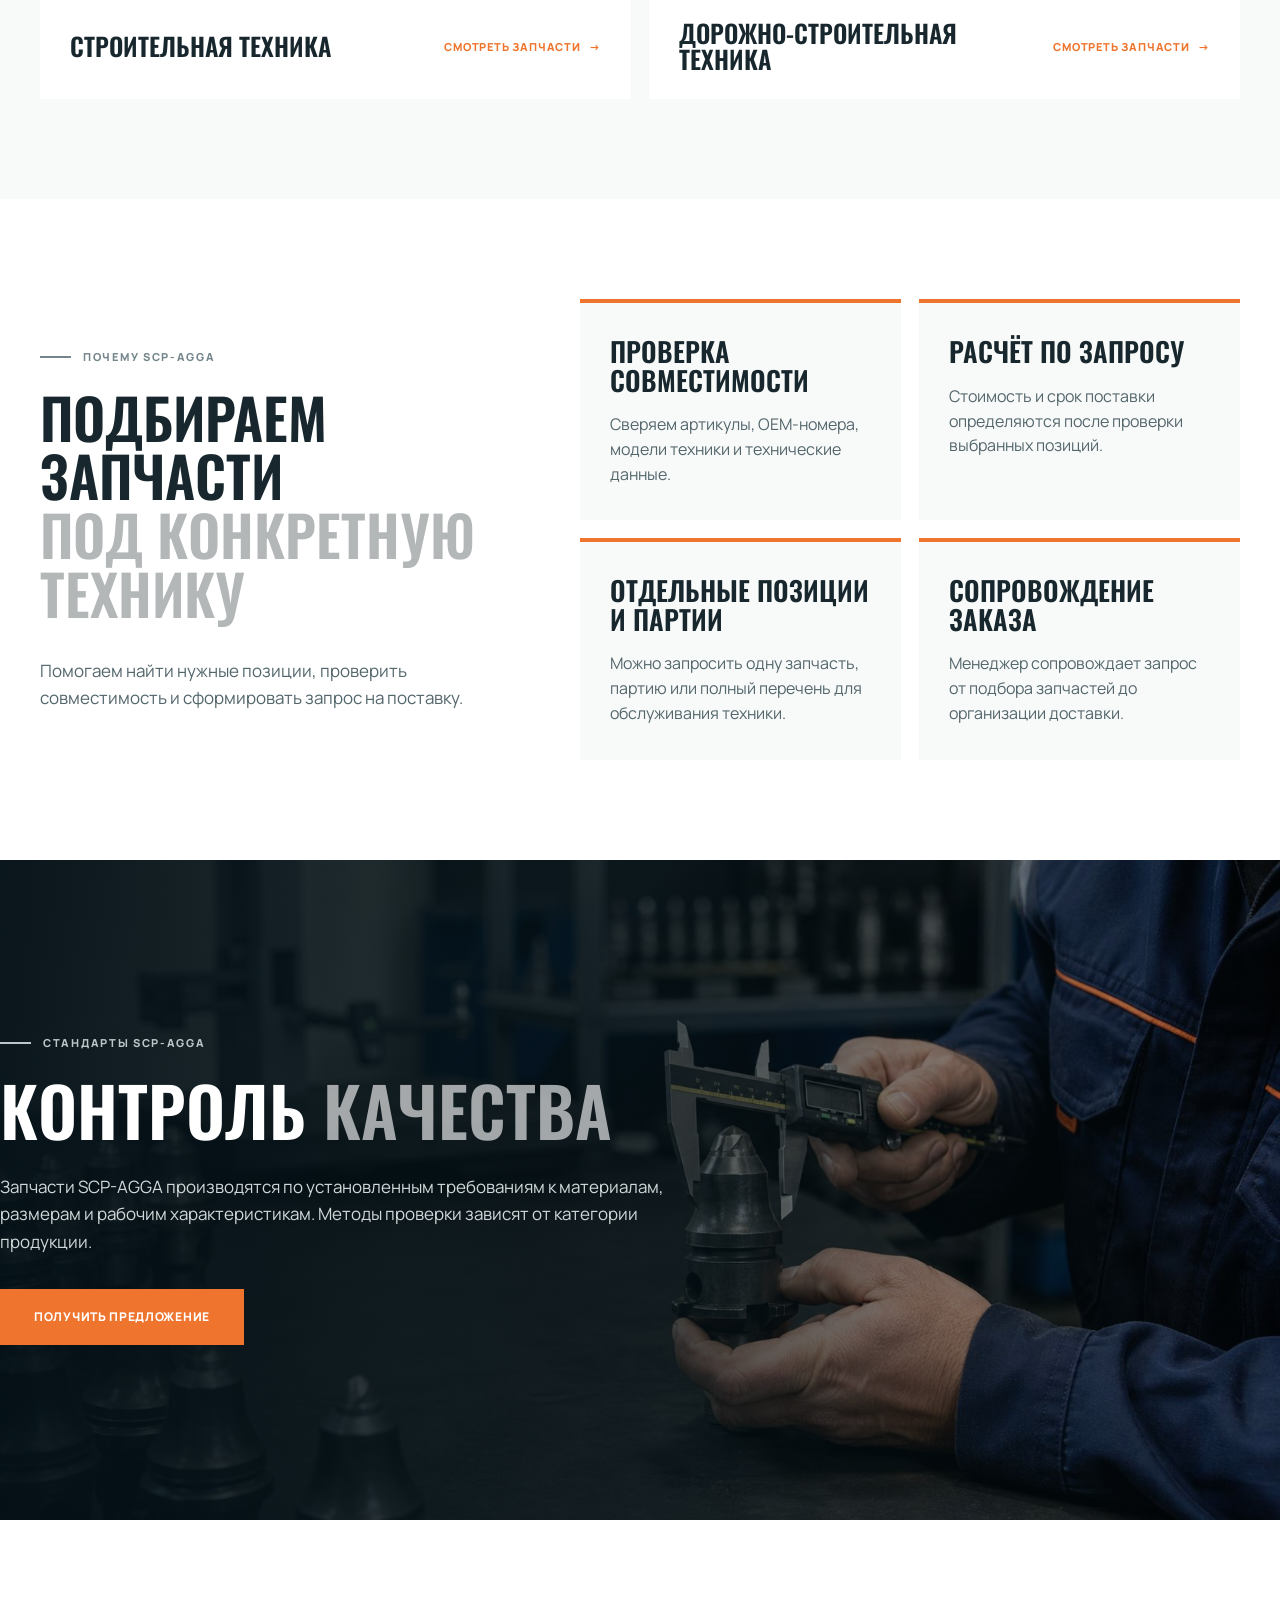
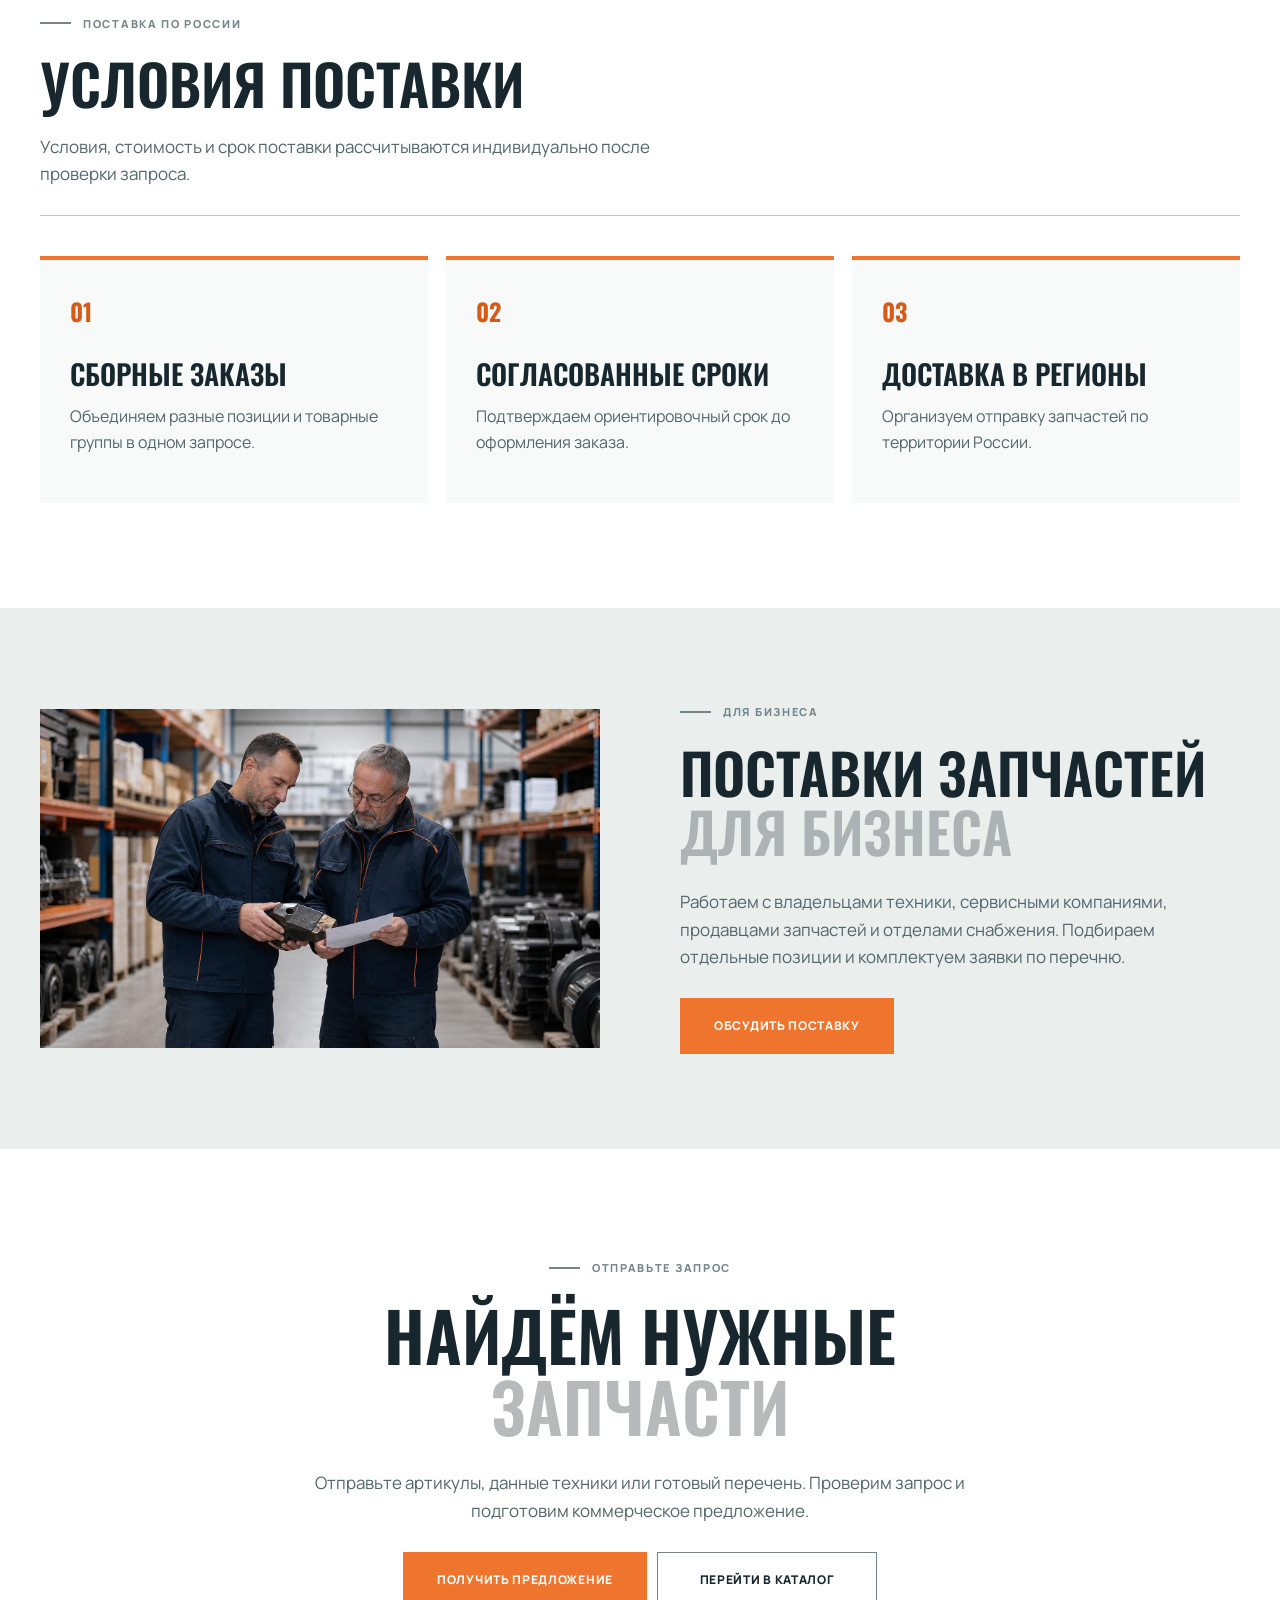
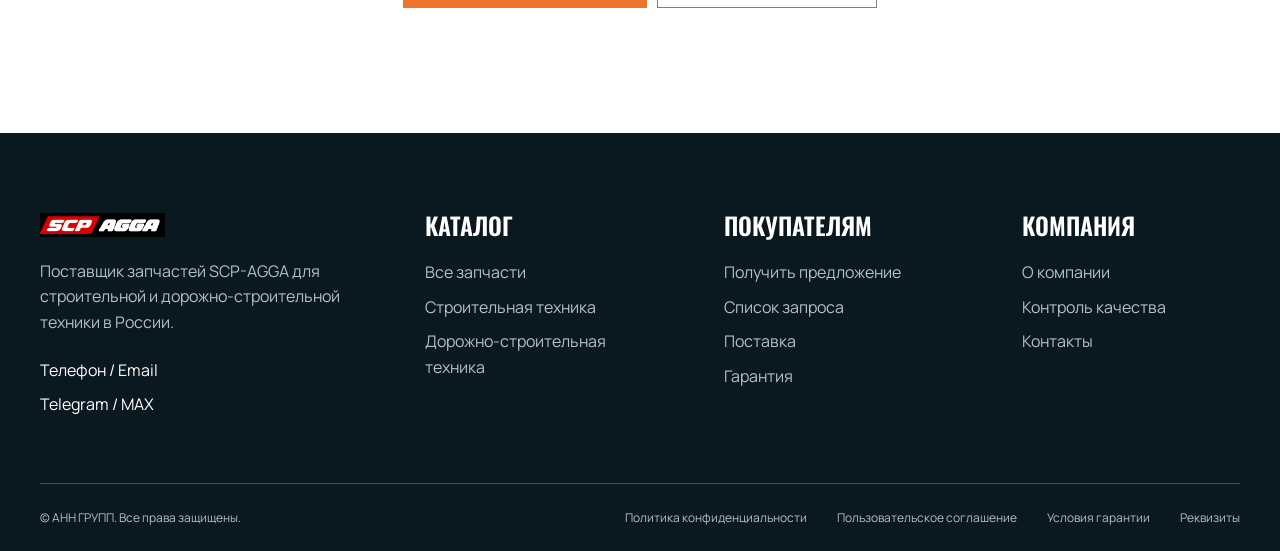
==== commit 9fa93b50: "Add catalog template: index.html" ====
--- a/index.html
+++ b/index.html
@@ -20,14 +20,14 @@
     </div>
     <div class="search-bar">
       <div class="search-inner container">
-        <a class="btn btn-orange catalog-btn" href="#catalog">КАТАЛОГ</a>
+        <a class="btn btn-orange catalog-btn" href="catalog.html">КАТАЛОГ</a>
         <form class="search" id="search-form" role="search"><label class="sr-only" for="catalog-search">Поиск по каталогу</label><span aria-hidden="true"></span><input id="catalog-search" placeholder="Артикул, OEM-номер, название запчасти или модель техники"><button type="submit" aria-label="Найти">→</button></form>
         <button class="btn btn-orange add-list" type="button" data-request>ДОБАВИТЬ СПИСОК</button>
       </div>
     </div>
     <div class="mobile-menu" aria-hidden="true">
       <div class="mobile-menu-head"><span>НАВИГАЦИЯ</span><button type="button" aria-label="Закрыть меню">×</button></div>
-      <a href="#catalog">КАТАЛОГ</a><a href="#quality">КОНТРОЛЬ КАЧЕСТВА</a><a href="#delivery">ПОСТАВКА</a><a href="#business">О КОМПАНИИ</a><a href="#contacts">КОНТАКТЫ</a>
+      <a href="catalog.html">КАТАЛОГ</a><a href="#quality">КОНТРОЛЬ КАЧЕСТВА</a><a href="#delivery">ПОСТАВКА</a><a href="#business">О КОМПАНИИ</a><a href="#contacts">КОНТАКТЫ</a>
       <button class="btn btn-orange" type="button" data-request>ДОБАВИТЬ СПИСОК</button>
     </div>
   </header>
@@ -51,10 +51,10 @@
 
     <section class="equipment section-soft" id="catalog">
       <div class="container">
-        <div class="section-head"><div><p class="kicker">КАТАЛОГ ПРОДУКЦИИ</p><h2>ЗАПЧАСТИ ПО ТИПУ ТЕХНИКИ</h2></div><a class="orange-link" href="#catalog">ВСЕ ЗАПЧАСТИ <span>→</span></a></div>
+        <div class="section-head"><div><p class="kicker">КАТАЛОГ ПРОДУКЦИИ</p><h2>ЗАПЧАСТИ ПО ТИПУ ТЕХНИКИ</h2></div><a class="orange-link" href="catalog.html">ВСЕ ЗАПЧАСТИ <span>→</span></a></div>
         <div class="equipment-grid">
-          <a class="equipment-card" href="#catalog"><img src="public/ref/xref-28.jpeg" alt="Экскаватор и бульдозер"><div><h3>СТРОИТЕЛЬНАЯ ТЕХНИКА</h3><span>СМОТРЕТЬ ЗАПЧАСТИ&nbsp;&nbsp; →</span></div></a>
-          <a class="equipment-card" href="#catalog"><img src="public/ref/xref-42.jpeg" alt="Дорожная фреза, асфальтоукладчик и каток"><div><h3>ДОРОЖНО-СТРОИТЕЛЬНАЯ ТЕХНИКА</h3><span>СМОТРЕТЬ ЗАПЧАСТИ&nbsp;&nbsp; →</span></div></a>
+          <a class="equipment-card" href="catalog.html?type=construction"><img src="public/ref/xref-28.jpeg" alt="Экскаватор и бульдозер"><div><h3>СТРОИТЕЛЬНАЯ ТЕХНИКА</h3><span>СМОТРЕТЬ ЗАПЧАСТИ&nbsp;&nbsp; →</span></div></a>
+          <a class="equipment-card" href="catalog.html?type=road"><img src="public/ref/xref-42.jpeg" alt="Дорожная фреза, асфальтоукладчик и каток"><div><h3>ДОРОЖНО-СТРОИТЕЛЬНАЯ ТЕХНИКА</h3><span>СМОТРЕТЬ ЗАПЧАСТИ&nbsp;&nbsp; →</span></div></a>
         </div>
       </div>
     </section>
@@ -89,13 +89,13 @@
       <div class="container business-grid"><img src="public/ref/xref-12.jpeg" alt="Менеджеры работают с перечнем и образцом детали"><div class="business-copy"><p class="kicker">ДЛЯ БИЗНЕСА</p><h2>ПОСТАВКИ ЗАПЧАСТЕЙ<br><span>ДЛЯ БИЗНЕСА</span></h2><p>Работаем с владельцами техники, сервисными компаниями, продавцами запчастей и отделами снабжения. Подбираем отдельные позиции и комплектуем заявки по перечню.</p><button class="btn btn-orange" type="button" data-request>ОБСУДИТЬ ПОСТАВКУ</button></div></div>
     </section>
 
-    <section class="final-cta section-white"><div class="container final-inner"><p class="kicker">ОТПРАВЬТЕ ЗАПРОС</p><h2>НАЙДЁМ НУЖНЫЕ<br><span>ЗАПЧАСТИ</span></h2><p>Отправьте артикулы, данные техники или готовый перечень. Проверим запрос и подготовим коммерческое предложение.</p><div><button class="btn btn-orange" type="button" data-request>ПОЛУЧИТЬ ПРЕДЛОЖЕНИЕ</button><a class="btn btn-outline" href="#catalog">ПЕРЕЙТИ В КАТАЛОГ</a></div></div></section>
+    <section class="final-cta section-white"><div class="container final-inner"><p class="kicker">ОТПРАВЬТЕ ЗАПРОС</p><h2>НАЙДЁМ НУЖНЫЕ<br><span>ЗАПЧАСТИ</span></h2><p>Отправьте артикулы, данные техники или готовый перечень. Проверим запрос и подготовим коммерческое предложение.</p><div><button class="btn btn-orange" type="button" data-request>ПОЛУЧИТЬ ПРЕДЛОЖЕНИЕ</button><a class="btn btn-outline" href="catalog.html">ПЕРЕЙТИ В КАТАЛОГ</a></div></div></section>
   </main>
 
   <footer id="contacts">
     <div class="container footer-grid">
       <div class="footer-brand"><img src="public/ref/xref-38.jpeg" alt="SCP-AGGA"><p>Поставщик запчастей SCP-AGGA для строительной и дорожно-строительной техники в России.</p><span>Телефон / Email</span><span>Telegram / MAX</span></div>
-      <div><h3>КАТАЛОГ</h3><a href="#catalog">Все запчасти</a><a href="#catalog">Строительная техника</a><a href="#catalog">Дорожно-строительная техника</a></div>
+      <div><h3>КАТАЛОГ</h3><a href="catalog.html">Все запчасти</a><a href="catalog.html?type=construction">Строительная техника</a><a href="catalog.html?type=road">Дорожно-строительная техника</a></div>
       <div><h3>ПОКУПАТЕЛЯМ</h3><button type="button" data-request>Получить предложение</button><button type="button" data-request>Список запроса</button><a href="#delivery">Поставка</a><a href="#contacts">Гарантия</a></div>
       <div><h3>КОМПАНИЯ</h3><a href="#business">О компании</a><a href="#quality">Контроль качества</a><a href="#contacts">Контакты</a></div>
     </div>
--- a/styles.css
+++ b/styles.css
@@ -1,4 +1,15 @@
-@import url("./app/globals.css");
-.hidden{display:none!important}
-.machine-card{background-image:linear-gradient(0deg,rgba(3,10,13,.86),rgba(3,10,13,.05) 65%),url('./industry-grid.png')}
-.image-panel{background-image:url('./industry-grid.png')}
+@import url('https://fonts.googleapis.com/css2?family=Manrope:wght@400;500;600;700;800&family=Oswald:wght@500;600&display=swap');
+:root{--ink:#0a181f;--orange:#ef742d;--text:#17272d;--muted:#53666c;--surface:#f8faf9;--gray:#eaeFEE;--white:#fff;--container:1320px}*{box-sizing:border-box}html{scroll-behavior:smooth}body{margin:0;background:#fff;color:var(--text);font-family:'Manrope',Arial,sans-serif;font-size:16px;line-height:1.6}a{color:inherit;text-decoration:none}button,input,textarea{font:inherit}button{color:inherit}.container{width:min(var(--container),calc(100% - 80px));margin-inline:auto}.sr-only{position:absolute;width:1px;height:1px;padding:0;margin:-1px;overflow:hidden;clip:rect(0,0,0,0);white-space:nowrap;border:0}.hidden{display:none!important}.btn{min-height:56px;padding:0 34px;border:0;display:inline-flex;align-items:center;justify-content:center;font-size:12px;font-weight:800;letter-spacing:.7px;cursor:pointer}.btn-orange{background:var(--orange);color:#fff}.btn-orange:hover{background:#d75f1c}.btn-outline{border:1px solid #73848a;background:#fff;color:var(--text)}h1,h2,h3{font-family:'Oswald',Arial Narrow,sans-serif;font-weight:600;line-height:1.05;margin:0;text-transform:uppercase}.kicker{display:flex;align-items:center;gap:12px;margin:0 0 22px;color:#74868c;font-size:11px;font-weight:800;letter-spacing:1.7px}.kicker::before{content:'';width:31px;height:2px;background:currentColor}.kicker-light{color:#bcc5c8}.section-soft{background:var(--surface)}.section-white{background:#fff}.section-gray{background:var(--gray)}
+.header{position:relative;z-index:20;background:var(--ink);color:#fff}.nav{height:60px;display:grid;grid-template-columns:160px 1fr auto;align-items:center;border-bottom:1px solid rgba(255,255,255,.08)}.brand{display:block;width:122px;height:30px;overflow:hidden}.brand img,.footer-brand img{width:100%;height:100%;object-fit:cover}.desktop-nav{justify-self:center;display:flex;gap:36px;font-size:13px;color:#c1c8ca}.desktop-nav a:hover{color:#fff}.quote-list{padding:0;border:0;background:transparent;color:#fff;font-size:11px;font-weight:800;letter-spacing:1px;cursor:pointer}.quote-list b{margin-left:9px}.list-icon{display:inline-grid;place-items:center;width:18px;height:18px;margin-right:8px;border:1px solid #b6c0c3;border-radius:5px;font-size:12px;line-height:1;transform:rotate(90deg)}.menu-toggle{display:none}.search-bar{height:90px}.search-inner{height:100%;display:grid;grid-template-columns:150px 1fr 150px;align-items:center;gap:28px}.catalog-btn,.add-list{height:56px}.search{height:56px;display:flex;align-items:center;background:#fff;color:var(--text)}.search>span{width:19px;height:19px;margin-left:18px;border:2px solid var(--text);border-radius:50%;position:relative}.search>span::after{content:'';position:absolute;width:7px;height:2px;right:-5px;bottom:-2px;background:var(--text);transform:rotate(45deg)}.search input{min-width:0;flex:1;height:100%;padding:0 16px;border:0;outline:0;font-size:12px}.search button{display:none}.mobile-menu{display:none}
+.hero{height:850px;background:linear-gradient(90deg,rgba(3,16,23,.95) 0%,rgba(5,18,24,.72) 48%,rgba(5,17,23,.37)),url('public/ref/xref-46.jpeg') center/cover no-repeat;color:#fff}.hero-grid{height:100%;display:grid;grid-template-columns:minmax(0,760px) 480px;justify-content:space-between;align-items:center;gap:60px}.hero-copy{padding-top:5px}.hero h1{font-size:72px;letter-spacing:.6px}.hero h1 span,.hero-request h2 span,.why h2 span,.quality h2 span,.business h2 span,.final-cta h2 span{color:rgba(255,255,255,.62)}.hero-text{max-width:620px;margin:28px 0 0;color:#d3dadd;font-size:17px;line-height:1.55}.hero-request{margin-top:30px;padding:38px 40px 40px;border:1px solid rgba(255,255,255,.48);background:rgba(6,22,28,.56);backdrop-filter:blur(5px)}.hero-request h2{font-size:42px}.hero-request p:not(.kicker){margin:14px 0 25px;color:#d1d8da;font-size:16px}.hero-request .btn{min-width:240px}
+.equipment{padding:100px 0}.section-head{display:flex;align-items:end;justify-content:space-between;margin-bottom:40px;border-bottom:1px solid #bac6c9;padding-bottom:22px}.section-head h2,.why h2,.delivery h2{font-size:56px}.orange-link{padding-bottom:7px;color:var(--orange);font-size:12px;font-weight:800;letter-spacing:1px}.orange-link span{margin-left:12px;font-size:18px}.equipment-grid{display:grid;grid-template-columns:1fr 1fr;gap:18px}.equipment-card{display:block;background:#fff}.equipment-card img{display:block;width:100%;aspect-ratio:1.78;object-fit:cover}.equipment-card>div{min-height:106px;padding:0 30px;display:flex;align-items:center;justify-content:space-between;gap:20px}.equipment-card h3{font-size:25px}.equipment-card span{color:var(--orange);font-size:11px;font-weight:800;letter-spacing:.8px;white-space:nowrap}
+.why{padding:100px 0}.why-grid{display:grid;grid-template-columns:45% 55%;align-items:center}.why-intro{padding-right:70px}.why h2{font-size:56px}.why h2 span{color:#b4b7b8}.why-intro>p:last-child{max-width:520px;margin:34px 0 0;color:var(--muted);font-size:17px}.feature-grid{display:grid;grid-template-columns:1fr 1fr;gap:18px}.feature-grid article{min-height:220px;padding:34px 30px;background:var(--surface);border-top:4px solid var(--orange)}.feature-grid h3{font-size:27px}.feature-grid p{margin:18px 0 0;color:var(--muted);line-height:1.55}
+.quality{height:660px;display:flex;align-items:center;background:linear-gradient(90deg,rgba(4,17,23,.96) 0%,rgba(5,18,24,.78) 47%,rgba(5,18,24,.18)),url('public/ref/xref-22.jpeg') center/cover no-repeat;color:#fff}.quality-content{width:100%}.quality h2{font-size:68px}.quality p:not(.kicker){max-width:670px;margin:28px 0;color:#d1d8da;font-size:17px}.quality .btn{margin-top:6px}
+.delivery{padding:95px 0 105px}.delivery-head{padding-bottom:28px;border-bottom:1px solid #bac6c9}.delivery-head h2{margin-bottom:20px}.delivery-head>p:last-child{max-width:620px;margin:0;color:var(--muted);font-size:17px}.delivery-grid{display:grid;grid-template-columns:repeat(3,1fr);gap:18px;margin-top:40px}.delivery-grid article{min-height:245px;padding:32px 30px;background:var(--surface);border-top:4px solid var(--orange)}.delivery-grid b{display:block;margin-bottom:28px;color:#d85a17;font-family:'Oswald',sans-serif;font-size:24px}.delivery-grid h3{font-size:28px}.delivery-grid p{color:var(--muted)}
+.business{padding:95px 0}.business-grid{display:grid;grid-template-columns:1fr 1fr;align-items:center;gap:80px}.business-grid>img{width:100%;aspect-ratio:1.65;object-fit:cover}.business h2{font-size:56px}.business h2 span{color:#adb3b4}.business-copy>p:not(.kicker){max-width:600px;margin:28px 0;color:var(--muted);font-size:17px}
+.final-cta{padding:110px 0 125px;text-align:center}.final-inner{display:flex;flex-direction:column;align-items:center}.final-cta h2{font-size:68px}.final-cta h2 span{color:#b7b9ba}.final-cta p:not(.kicker){max-width:700px;margin:28px auto;color:var(--muted);font-size:17px}.final-cta .btn{min-width:220px;margin:0 5px}
+footer{padding:80px 0 0;background:var(--ink);color:#b7c0c3}.footer-grid{display:grid;grid-template-columns:1.4fr 1fr 1fr 1fr;gap:80px;padding-bottom:65px}.footer-brand img{display:block;width:125px;height:24px;object-fit:cover}.footer-brand p{max-width:310px;margin:22px 0}.footer-brand span{display:block;margin-top:9px;color:#fff}.footer-grid h3{margin:0 0 22px;color:#fff;font-size:24px}.footer-grid a,.footer-grid button{display:block;margin:9px 0;padding:0;border:0;background:none;color:#b7c0c3;text-align:left;cursor:pointer}.footer-grid a:hover,.footer-grid button:hover{color:#fff}.footer-bottom{min-height:68px;display:flex;align-items:center;justify-content:space-between;border-top:1px solid #415157;font-size:12px}.footer-bottom div{display:flex;gap:30px}
+.modal-backdrop{position:fixed;inset:0;z-index:100;display:grid;place-items:center;padding:20px;background:rgba(1,12,18,.84);backdrop-filter:blur(6px)}.modal{position:relative;width:min(760px,100%);max-height:94vh;overflow:auto;padding:40px;background:#fff}.modal-close{position:absolute;top:18px;right:18px;width:30px;height:30px;border:1px solid #aab6b9;background:#fff;cursor:pointer}.modal h2{font-size:36px}.modal-intro{margin:6px 0 24px;color:var(--muted);font-size:13px}.modal form{display:grid;gap:13px}.form-grid{display:grid;grid-template-columns:1fr 1fr;gap:13px}.modal label>span{display:block;margin-bottom:4px;font-size:9px;font-weight:800;letter-spacing:.7px}.modal input,.modal textarea{width:100%;padding:12px;border:1px solid #d5dcde;background:var(--surface);outline:0;font-size:12px;resize:vertical}.modal input:focus,.modal textarea:focus{border-color:var(--orange)}.submit-btn{width:100%}.modal small{color:#74868c;font-size:9px}.success{padding:45px 20px;text-align:center}.success-icon{width:70px;height:70px;margin:0 auto 22px;display:grid;place-items:center;border:4px solid #b7c0c3;border-radius:50%;color:#a7b0b3;font-size:34px}.success .kicker{justify-content:center}.success h2{font-size:46px}.success>p:not(.kicker){max-width:450px;margin:22px auto;color:var(--muted)}
+@media(max-width:1199px){.container{width:min(100% - 48px,var(--container))}.nav{height:74px;grid-template-columns:180px 1fr auto}.search-bar{height:90px}.hero{height:1135px}.hero-grid{grid-template-columns:1fr;align-content:center;gap:85px}.hero h1{font-size:70px}.hero-copy{align-self:end}.hero-request{width:520px;margin:0;align-self:start}.why-grid{grid-template-columns:1fr}.why-intro{padding:0 0 50px}.feature-grid article{min-height:220px}.business-grid{gap:55px}.footer-grid{gap:45px}}
+@media(max-width:720px){body{font-size:14px}.container{width:calc(100% - 28px)}.header{position:relative}.nav{height:58px;grid-template-columns:1fr auto auto;gap:17px}.brand{width:100px;height:24px}.desktop-nav{display:none}.quote-list{font-size:9px}.list-icon{width:16px;height:16px}.menu-toggle{width:22px;height:22px;padding:3px 0;border:0;background:transparent;display:flex;flex-direction:column;justify-content:center;gap:4px}.menu-toggle span{width:100%;height:1px;background:#fff}.search-bar{height:55px}.search-inner{width:100%;display:block}.catalog-btn,.add-list{display:none}.search{height:42px;margin:6px 8px}.search input{font-size:10px}.search button{display:block;width:38px;height:100%;border:0;background:#fff}.mobile-menu{position:absolute;top:0;right:0;z-index:30;width:min(330px,90vw);min-height:100vh;padding:24px;background:var(--ink)}.mobile-menu.open{display:block}.mobile-menu-head{display:flex;justify-content:space-between;margin-bottom:16px;padding-bottom:14px;border-bottom:1px solid #3a494f;color:#819096;font-size:10px;letter-spacing:1px}.mobile-menu-head button{border:1px solid #59686d;background:transparent;color:#fff}.mobile-menu>a{display:block;padding:10px 0;border-bottom:1px solid #35454b;font-family:'Oswald',sans-serif;font-size:25px}.mobile-menu .btn{width:100%;margin-top:22px}.hero{height:auto;min-height:510px;padding:50px 0 20px;background-position:60% center}.hero-grid{display:block}.hero-copy{padding:0}.hero h1{font-size:35px;letter-spacing:0}.hero-text{margin-top:19px;font-size:13px}.kicker{margin-bottom:15px;font-size:9px}.kicker::before{width:24px}.hero-request{width:100%;margin-top:70px;padding:24px 22px}.hero-request h2{font-size:31px}.hero-request p:not(.kicker){font-size:13px}.hero-request .btn{width:100%}.equipment{padding:62px 0}.section-head{display:block;margin-bottom:24px;padding-bottom:18px}.section-head h2,.why h2,.delivery h2{font-size:40px}.orange-link{display:inline-block;margin-top:20px}.equipment-grid{grid-template-columns:1fr;gap:18px}.equipment-card img{aspect-ratio:1.5}.equipment-card>div{min-height:78px;padding:15px 18px;display:block}.equipment-card h3{font-size:23px}.equipment-card span{display:block;margin-top:4px}.why{padding:68px 0}.why-grid{display:block}.why-intro{padding:0 0 30px}.why-intro>p:last-child{margin-top:22px;font-size:14px}.feature-grid{grid-template-columns:1fr}.feature-grid article{min-height:190px;padding:28px 26px}.feature-grid h3{font-size:24px}.quality{height:560px;align-items:center;background-position:59% center}.quality h2{font-size:46px}.quality p:not(.kicker){margin:22px 0;font-size:14px}.quality .btn{width:100%}.delivery{padding:68px 0}.delivery-head>p:last-child{font-size:14px}.delivery-grid{grid-template-columns:1fr;gap:0;margin-top:25px}.delivery-grid article{min-height:185px;padding:25px 22px}.delivery-grid h3{font-size:25px}.business{padding:68px 0}.business-grid{display:flex;flex-direction:column-reverse;gap:30px}.business h2{font-size:42px}.business-copy>p:not(.kicker){font-size:14px}.business .btn{width:100%}.business-grid>img{aspect-ratio:1.2}.final-cta{padding:80px 0}.final-cta h2{font-size:45px}.final-cta p:not(.kicker){font-size:14px}.final-cta .btn{width:100%;margin:5px 0}.footer-grid{grid-template-columns:1fr 1fr;gap:45px 22px}.footer-brand{grid-column:1/-1}.footer-grid h3{font-size:21px}.footer-grid a,.footer-grid button{font-size:12px}.footer-bottom{padding:24px 0;display:block}.footer-bottom div{margin-top:18px;display:flex;flex-wrap:wrap;gap:12px 20px}.modal{padding:35px 18px}.form-grid{grid-template-columns:1fr}.modal h2{font-size:31px}.success h2{font-size:38px}}
+@media(prefers-reduced-motion:reduce){html{scroll-behavior:auto}*{transition:none!important}}
